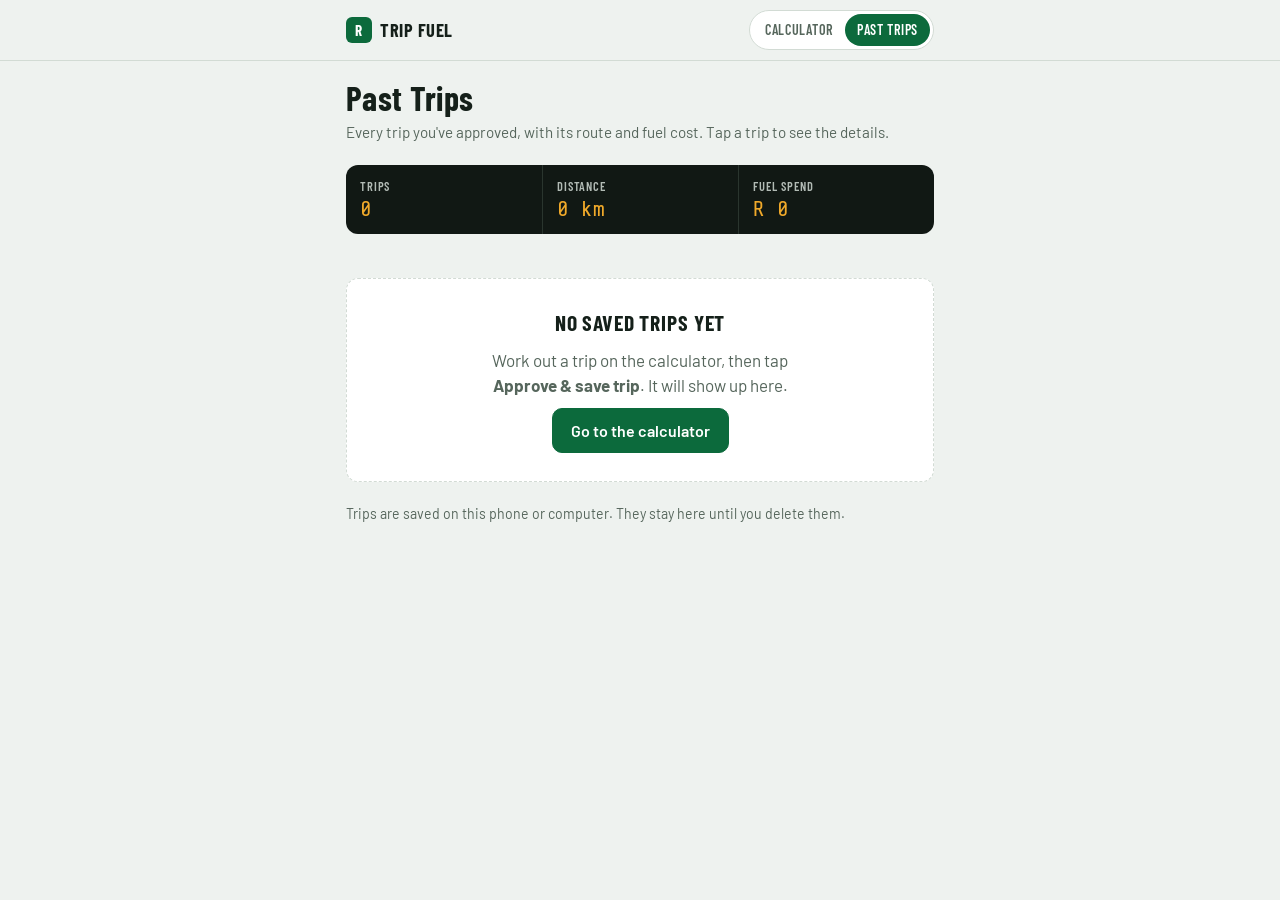
==== trips.html @ bcb47234 "Add trip approval and Past trips page Approve & save a trip with vehicle, driver and a route snapsho" ====
<!doctype html>
<html lang="en">
<head>
<meta charset="utf-8">
<meta name="viewport" content="width=device-width,initial-scale=1,viewport-fit=cover">
<title>Past Trips · Trip Fuel</title>
<meta name="theme-color" content="#0c6a3c">
<meta name="apple-mobile-web-app-capable" content="yes">
<meta name="apple-mobile-web-app-title" content="Trip Fuel">
<link rel="icon" href="data:image/svg+xml,%3Csvg xmlns='http://www.w3.org/2000/svg' viewBox='0 0 64 64'%3E%3Crect width='64' height='64' rx='12' fill='%230c6a3c'/%3E%3Ctext x='32' y='44' font-family='Arial' font-weight='700' font-size='30' fill='%23fff' text-anchor='middle'%3ER%3C/text%3E%3C/svg%3E">
<link rel="preconnect" href="https://fonts.googleapis.com">
<link rel="preconnect" href="https://fonts.gstatic.com" crossorigin>
<link rel="stylesheet" href="https://fonts.googleapis.com/css2?family=Barlow+Condensed:wght@600;700&family=Barlow:wght@400;500;600&family=Share+Tech+Mono&display=swap">
<link rel="stylesheet" href="style.css">
</head>
<body>
<nav class="topbar" aria-label="Pages">
  <div class="topbar-in">
    <a class="brand" href="./" aria-label="Trip Fuel"><i>R</i><span>Trip Fuel</span></a>
    <div class="tabs">
      <a href="./">Calculator</a>
      <a href="trips.html" aria-current="page">Past trips <span class="badge" id="trip-count"></span></a>
    </div>
  </div>
</nav>

<div class="wrap">
  <header>
    <h1>Past Trips</h1>
    <p class="sub">Every trip you've approved, with its route and fuel cost. Tap a trip to see the details.</p>
  </header>

  <section class="summary" aria-label="Totals">
    <div><span>Trips</span><b id="s-count">0</b></div>
    <div><span>Distance</span><b id="s-km">0 km</b></div>
    <div><span>Fuel spend</span><b id="s-cost">R 0</b></div>
  </section>

  <section class="group" id="tools" aria-label="Sort and search">
    <div class="controls">
      <label class="f">Search
        <span class="search">
          <svg viewBox="0 0 24 24" fill="none" stroke="currentColor" stroke-width="2" stroke-linecap="round" aria-hidden="true"><circle cx="11" cy="11" r="7"/><path d="M20 20l-3.5-3.5"/></svg>
          <input type="search" id="q" placeholder="Trip, place, vehicle or driver" autocomplete="off">
        </span>
      </label>
      <button type="button" class="btn quiet" id="export">
        <svg viewBox="0 0 24 24" fill="none" stroke="currentColor" stroke-width="2" stroke-linecap="round" stroke-linejoin="round" aria-hidden="true"><path d="M12 4v11M7 10l5 5 5-5M5 20h14"/></svg>
        Export
      </button>
    </div>
    <div class="sortchips" role="group" aria-label="Sort by" id="sorts">
      <button type="button" class="chip" data-sort="new">Newest</button>
      <button type="button" class="chip" data-sort="old">Oldest</button>
      <button type="button" class="chip" data-sort="costhi">Most expensive</button>
      <button type="button" class="chip" data-sort="costlo">Least expensive</button>
      <button type="button" class="chip" data-sort="vehicle">Vehicle A–Z</button>
      <button type="button" class="chip" data-sort="driver">Driver A–Z</button>
      <button type="button" class="chip" data-sort="name">Trip A–Z</button>
    </div>
    <div class="listmeta"><span id="showing"></span></div>
  </section>

  <ul class="trips" id="list" aria-label="Saved trips"></ul>

  <div class="emptystate" id="empty" hidden>
    <h2>No saved trips yet</h2>
    <p>Work out a trip on the calculator, then tap <b>Approve &amp; save trip</b>. It will show up here.</p>
    <a class="btn" href="./">Go to the calculator</a>
  </div>

  <p class="note">Trips are saved on this phone or computer. They stay here until you delete them.</p>
</div>

<dialog class="sheet" id="sheet" aria-labelledby="d-name">
  <div class="sheet-in" id="sheet-in"></div>
</dialog>

<script src="store.js"></script>
<script>
(function(){
  const $ = id => document.getElementById(id);
  const ICON = {
    truck:'<svg viewBox="0 0 24 24" fill="none" stroke="currentColor" stroke-width="2" stroke-linecap="round" stroke-linejoin="round" aria-hidden="true"><path d="M3 6h11v9H3zM14 9h4l3 3v3h-7"/><circle cx="7" cy="17" r="1.8"/><circle cx="17" cy="17" r="1.8"/></svg>',
    user:'<svg viewBox="0 0 24 24" fill="none" stroke="currentColor" stroke-width="2" stroke-linecap="round" aria-hidden="true"><circle cx="12" cy="8" r="3.5"/><path d="M5 20c1.2-3.6 4-5 7-5s5.8 1.4 7 5"/></svg>',
    trash:'<svg viewBox="0 0 24 24" fill="none" stroke="currentColor" stroke-width="2" stroke-linecap="round" stroke-linejoin="round" aria-hidden="true"><path d="M4 7h16M10 11v6M14 11v6M6 7l1 13h10l1-13M9 7V4h6v3"/></svg>',
    x:'<svg viewBox="0 0 24 24" fill="none" stroke="currentColor" stroke-width="2.2" stroke-linecap="round" aria-hidden="true"><path d="M6 6l12 12M18 6L6 18"/></svg>',
    img:'<svg viewBox="0 0 24 24" fill="none" stroke="currentColor" stroke-width="2" stroke-linecap="round" stroke-linejoin="round" aria-hidden="true"><path d="M12 4v11M7 10l5 5 5-5M5 20h14"/></svg>',
    map:'<svg viewBox="0 0 24 24" fill="none" stroke="currentColor" stroke-width="2" stroke-linecap="round" stroke-linejoin="round" aria-hidden="true"><path d="M9 4L3 6v14l6-2 6 2 6-2V4l-6 2-6-2zM9 4v14M15 6v14"/></svg>'
  };

  let trips = [], urls = [], sort = "new";
  try{ sort = localStorage.getItem("trip-fuel-sort") || "new"; }catch(e){}

  function esc(s){ return String(s == null ? "" : s).replace(/[&<>"']/g, c => ({"&":"&amp;","<":"&lt;",">":"&gt;",'"':"&quot;","'":"&#39;"}[c])); }
  function num(v,d){ const n = Number(v); return isFinite(n) ? n.toLocaleString("en-ZA",{minimumFractionDigits:d,maximumFractionDigits:d}) : "–"; }
  function money(v){ return Math.round(v).toLocaleString("en-ZA"); }
  function when(ts, withTime){
    const d = new Date(ts);
    return d.toLocaleDateString("en-ZA",{ weekday: withTime ? "short" : undefined, day:"numeric", month:"short", year:"numeric" }) +
      (withTime ? ", " + d.toLocaleTimeString("en-ZA",{ hour:"2-digit", minute:"2-digit" }) : "");
  }
  function hm(sec){ if (!sec) return ""; const m = Math.round(sec/60), h = Math.floor(m/60); return h ? h + " h " + String(m%60).padStart(2,"0") + " min" : m + " min"; }
  function place(p){ return (p && p.label) || "—"; }
  function short(p){ return place(p).split(",")[0].trim(); }
  function url(blob){ if (!blob) return ""; const u = URL.createObjectURL(blob); urls.push(u); return u; }
  function toast(html, ms, onAction){
    document.querySelectorAll(".toast").forEach(t => t.remove());
    const t = document.createElement("div"); t.className = "toast"; t.setAttribute("role","status"); t.innerHTML = html;
    const b = t.querySelector("button"); if (b && onAction) b.onclick = () => { t.remove(); onAction(); };
    document.body.append(t); setTimeout(() => t.remove(), ms || 5000);
  }

  // ---------- sorting & filtering ----------
  const byText = k => (a, b) => (a[k] || "~").localeCompare(b[k] || "~", "en", { sensitivity:"base" }) || b.savedAt - a.savedAt;
  const SORTS = {
    new: (a, b) => b.savedAt - a.savedAt,
    old: (a, b) => a.savedAt - b.savedAt,
    costhi: (a, b) => b.cost - a.cost,
    costlo: (a, b) => a.cost - b.cost,
    vehicle: byText("vehicle"), driver: byText("driver"), name: byText("name")
  };
  function visible(){
    const q = $("q").value.trim().toLowerCase();
    let list = trips.slice();
    if (q) list = list.filter(t => [t.name, t.vehicle, t.driver, t.car, place(t.from), place(t.to)].join(" ").toLowerCase().includes(q));
    return list.sort(SORTS[sort] || SORTS.new);
  }

  // ---------- render ----------
  function render(){
    urls.forEach(u => URL.revokeObjectURL(u)); urls = [];
    document.querySelectorAll("#sorts .chip").forEach(c => c.setAttribute("aria-pressed", c.dataset.sort === sort));
    const list = visible();
    $("trip-count").textContent = trips.length ? String(trips.length) : "";
    $("s-count").textContent = list.length;
    $("s-km").textContent = num(list.reduce((s, t) => s + (t.km || 0), 0), 0) + " km";
    $("s-cost").textContent = "R " + money(list.reduce((s, t) => s + (t.cost || 0), 0));
    $("empty").hidden = trips.length > 0;
    $("tools").hidden = trips.length === 0;
    $("showing").textContent = trips.length === list.length ? trips.length + (trips.length === 1 ? " trip" : " trips")
      : "Showing " + list.length + " of " + trips.length + " trips";
    const ul = $("list"); ul.innerHTML = "";
    if (trips.length && !list.length){
      ul.innerHTML = '<li class="note">No trips match that search.</li>'; return;
    }
    list.forEach(t => {
      const li = document.createElement("li");
      li.className = "trip"; li.tabIndex = 0; li.setAttribute("role","button");
      li.setAttribute("aria-label", t.name + ", R " + money(t.cost) + ", " + when(t.savedAt));
      const img = url(t.image);
      li.innerHTML =
        '<div class="thumb">' + (img ? '<img src="' + img + '" alt="">' : '') + '</div>' +
        '<div class="trip-body">' +
          '<div class="trip-top"><span class="trip-name">' + esc(t.name) + '</span><span class="trip-cost">R ' + money(t.cost) + '</span></div>' +
          '<div class="trip-route">' + esc(short(t.from)) + (t.returnTrip ? ' ⇄ ' : ' → ') + esc(short(t.to)) + '</div>' +
          '<div class="trip-tags">' +
            (t.vehicle ? '<span class="ttag">' + ICON.truck + esc(t.vehicle) + '</span>' : '') +
            (t.driver ? '<span class="ttag">' + ICON.user + esc(t.driver) + '</span>' : '') +
          '</div>' +
          '<div class="trip-foot"><span><span class="nums">' + num(t.km, t.km < 20 ? 1 : 0) + ' km · ' + num(t.litres,1) + ' l</span> · ' + when(t.savedAt) + '</span>' +
            '<button type="button" class="del" aria-label="Delete ' + esc(t.name) + '">' + ICON.trash + '</button></div>' +
        '</div>';
      li.querySelector(".del").onclick = e => { e.stopPropagation(); removeTrip(t); };
      li.onclick = () => openTrip(t);
      li.onkeydown = e => { if (e.key === "Enter" || e.key === " "){ e.preventDefault(); openTrip(t); } };
      ul.append(li);
    });
  }

  // ---------- delete with undo ----------
  async function removeTrip(t){
    try{
      await TripStore.remove(t.id);
      trips = trips.filter(x => x.id !== t.id);
      if ($("sheet").open) $("sheet").close();
      render();
      toast('Deleted “' + esc(t.name) + '” <button type="button">Undo</button>', 7000, async () => {
        await TripStore.put(t); trips.push(t); render();
      });
    }catch(e){ toast("Couldn't delete that trip. Try again."); }
  }

  // ---------- trip detail ----------
  function openTrip(t){
    const img = url(t.image);
    const gmaps = (t.from && t.from.lat != null && t.to && t.to.lat != null)
      ? "https://www.google.com/maps/dir/?api=1&travelmode=driving&origin=" + t.from.lat + "," + t.from.lon + "&destination=" + t.to.lat + "," + t.to.lon
      : "https://www.google.com/maps/dir/?api=1&travelmode=driving&origin=" + encodeURIComponent(place(t.from)) + "&destination=" + encodeURIComponent(place(t.to));
    const fname = (t.name || "trip").replace(/[^\w\- ]+/g, "").trim().replace(/\s+/g, "-").toLowerCase() || "trip";
    $("sheet-in").innerHTML =
      (img ? '<img class="sheet-img" src="' + img + '" alt="Route map for ' + esc(t.name) + '">' : '') +
      '<div class="sheet-body">' +
        '<div class="sheet-title"><div><h2 id="d-name">' + esc(t.name) + '</h2><div class="when">Approved ' + when(t.savedAt, true) + '</div></div>' +
          '<button type="button" class="closex" id="d-close" aria-label="Close">' + ICON.x + '</button></div>' +
        '<dl class="dl">' +
          '<div class="wide"><dt>From</dt><dd>' + esc(place(t.from)) + '</dd></div>' +
          '<div class="wide"><dt>To</dt><dd>' + esc(place(t.to)) + '</dd></div>' +
          '<div><dt>Fuel cost</dt><dd class="num">R ' + num(t.cost, 2) + '</dd></div>' +
          '<div><dt>Distance</dt><dd class="num">' + num(t.km, t.km < 20 ? 1 : 0) + ' km' + (t.returnTrip ? ' (there &amp; back)' : '') + '</dd></div>' +
          '<div><dt>Vehicle</dt><dd>' + esc(t.vehicle || "—") + '</dd></div>' +
          '<div><dt>Driver</dt><dd>' + esc(t.driver || "—") + '</dd></div>' +
          '<div><dt>Fuel needed</dt><dd class="num">' + num(t.litres, 1) + ' l</dd></div>' +
          '<div><dt>Fuel use</dt><dd class="num">' + num(t.l100, 1) + ' l/100 km</dd></div>' +
          '<div><dt>Fuel</dt><dd>' + esc(t.gradeLabel || "") + ', ' + esc(t.region || "") + '</dd></div>' +
          '<div><dt>Price</dt><dd class="num">R ' + num(t.price, 2) + '/l</dd></div>' +
          (t.durationSec ? '<div><dt>Drive time</dt><dd>' + hm(t.durationSec * (t.returnTrip ? 2 : 1)) + '</dd></div>' : '') +
          '<div' + (t.durationSec ? '' : ' class="wide"') + '><dt>Notes</dt><dd>' +
            [t.car && t.car !== t.vehicle ? t.car : "", t.loaded ? "Loaded/towing +15%" : "", t.priceCustom ? "Own price" : (t.pricesFrom ? "Pump price of " + t.pricesFrom : "")].filter(Boolean).map(esc).join(" · ") +
          '</dd></div>' +
        '</dl>' +
        '<div class="sheet-actions">' +
          (img ? '<a class="btn quiet" href="' + img + '" download="' + fname + '.jpg">' + ICON.img + 'Save image</a>' : '') +
          '<a class="btn quiet' + (img ? '' : ' full') + '" href="' + gmaps + '" target="_blank" rel="noopener">' + ICON.map + 'Open in Maps</a>' +
          '<button type="button" class="btn danger full" id="d-del">' + ICON.trash + 'Delete trip</button>' +
        '</div>' +
        '<div class="confirm" id="d-confirm" hidden><p>Delete this trip?</p><div>' +
          '<button type="button" class="btn quiet" id="d-no">Keep it</button><button type="button" class="btn danger" id="d-yes">Delete</button></div></div>' +
      '</div>';
    const dlg = $("sheet");
    $("d-close").onclick = () => dlg.close();
    $("d-del").onclick = () => { $("d-confirm").hidden = false; $("d-del").hidden = true; $("d-yes").focus(); };
    $("d-no").onclick = () => { $("d-confirm").hidden = true; $("d-del").hidden = false; };
    $("d-yes").onclick = () => removeTrip(t);
    if (typeof dlg.showModal === "function") dlg.showModal(); else dlg.setAttribute("open", "");
    $("d-close").focus();
  }
  $("sheet").addEventListener("click", e => { if (e.target === $("sheet")) $("sheet").close(); });

  // ---------- export ----------
  $("export").onclick = () => {
    const rows = [["Approved","Trip","Vehicle","Driver","From","To","Distance km","There and back","Litres","Fuel use l/100km","Fuel","Region","Price R/l","Fuel cost R"]];
    visible().forEach(t => rows.push([
      new Date(t.savedAt).toISOString().slice(0,16).replace("T"," "), t.name, t.vehicle, t.driver, place(t.from), place(t.to),
      Math.round(t.km*10)/10, t.returnTrip ? "Yes" : "No", Math.round(t.litres*10)/10, t.l100, t.gradeLabel, t.region, t.price, Math.round(t.cost*100)/100
    ]));
    const csv = rows.map(r => r.map(v => { const s = String(v == null ? "" : v); return /[",\n]/.test(s) ? '"' + s.replace(/"/g,'""') + '"' : s; }).join(",")).join("\r\n");
    const a = document.createElement("a");
    a.href = URL.createObjectURL(new Blob(["﻿" + csv], { type:"text/csv" }));
    a.download = "trips-" + new Date().toISOString().slice(0,10) + ".csv";
    document.body.append(a); a.click(); a.remove();
    setTimeout(() => URL.revokeObjectURL(a.href), 10000);
  };

  // ---------- wire up ----------
  document.querySelectorAll("#sorts .chip").forEach(c => c.onclick = () => {
    sort = c.dataset.sort; try{ localStorage.setItem("trip-fuel-sort", sort); }catch(e){}
    render();
  });
  $("q").addEventListener("input", render);

  TripStore.all().then(list => { trips = list || []; render(); })
    .catch(() => { trips = []; render(); toast("Couldn't open saved trips in this browser. Private browsing may be blocking it.", 8000); });
})();
</script>
</body>
</html>
---- style.css ----
/* Layout: one phone-width column — dark forecourt price board, the trip (with a route map), the car, and a green road-sign result card. */
:root{
  --bg:#eef2ef; --surface:#ffffff; --ink:#15201a; --muted:#56665c; --line:#d2dbd4;
  --sign:#0c6a3c; --sign-ink:#ffffff; --sign-soft:#e2efe7;
  --board:#111814; --board-line:#2a352e; --amber:#f0a92a; --board-ink:#cfd8d2;
  --warn:#9a4b00; --hover:#f3f7f4; --danger:#b3261e; --sign-text:#0c6a3c; --shadow:0 1px 2px rgba(20,32,26,.06),0 6px 18px rgba(20,32,26,.07);
  --display:"Barlow Condensed","Arial Narrow",Arial,sans-serif;
  --body:"Barlow",system-ui,-apple-system,"Segoe UI",sans-serif;
  --digits:"Share Tech Mono",ui-monospace,Menlo,Consolas,monospace;
  color-scheme:light;
}
@media (prefers-color-scheme: dark){:root{
  --bg:#0d1310; --surface:#151e19; --ink:#e7eee9; --muted:#97a89d; --line:#29352d;
  --sign:#1b8150; --sign-ink:#ffffff; --sign-soft:#16291f;
  --board:#070b09; --board-line:#26302a; --amber:#f5b53c; --board-ink:#c4cfc8;
  --warn:#f0a35a; --hover:#1c2721; --danger:#ff8a80; --sign-text:#5fcf95; --shadow:0 1px 2px rgba(0,0,0,.3),0 6px 18px rgba(0,0,0,.25); color-scheme:dark;
}}
*{box-sizing:border-box}
[hidden]{display:none!important}
html{-webkit-text-size-adjust:100%}
body{margin:0;background:var(--bg);color:var(--ink);font-family:var(--body);font-size:17px;line-height:1.45;padding-top:env(safe-area-inset-top,0px);padding-bottom:env(safe-area-inset-bottom,0px)}
.wrap{max-width:620px;margin:0 auto;padding:20px 16px 48px;display:flex;flex-direction:column;gap:22px}
h1{font-family:var(--display);font-weight:700;font-size:2.1rem;line-height:1;margin:0;letter-spacing:.01em}
.sub{color:var(--muted);margin:6px 0 0;font-size:.95rem}

/* Pump board */
.board{background:var(--board);color:var(--board-ink);border-radius:10px;padding:14px 14px 12px;display:flex;flex-direction:column;gap:12px}
.board-top{display:flex;justify-content:space-between;align-items:center;gap:10px;flex-wrap:wrap}
.board-title{font-family:var(--display);font-weight:600;text-transform:uppercase;letter-spacing:.08em;font-size:.95rem}
.seg{display:inline-flex;border:1px solid var(--board-line);border-radius:999px;padding:2px}
.seg button{all:unset;cursor:pointer;font-family:var(--display);font-weight:600;letter-spacing:.05em;text-transform:uppercase;font-size:.85rem;padding:5px 12px;border-radius:999px;color:var(--board-ink)}
.seg button[aria-pressed="true"]{background:var(--amber);color:#1a1205}
.seg button:focus-visible{outline:2px solid var(--amber);outline-offset:2px}
.prices{display:grid;grid-template-columns:repeat(4,minmax(0,1fr));gap:1px;background:var(--board-line);border:1px solid var(--board-line);border-radius:6px;overflow:hidden}
.cell{background:var(--board);padding:8px 6px 9px;text-align:center;cursor:pointer;border:0;color:inherit;font:inherit}
.cell:focus-visible{outline:2px solid var(--amber);outline-offset:-2px}
.cell .g{display:block;font-family:var(--display);font-weight:600;font-size:.82rem;letter-spacing:.06em;text-transform:uppercase}
.cell .p{display:block;font-family:var(--digits);color:var(--amber);font-size:1.45rem;line-height:1.15;margin-top:2px}
.cell.on{box-shadow:inset 0 -3px 0 var(--amber)}
.board-foot{font-size:.8rem;opacity:.8}

/* Form groups */
.group{display:flex;flex-direction:column;gap:12px}
.group-h{font-family:var(--display);font-weight:700;font-size:1.3rem;text-transform:uppercase;letter-spacing:.05em;margin:0;padding-bottom:6px;border-bottom:2px solid var(--ink)}
.row{display:grid;grid-template-columns:1fr 1fr;gap:12px}
.row > *{min-width:0}
label.f,.f{display:flex;flex-direction:column;gap:5px;font-size:.88rem;font-weight:600;color:var(--muted)}
input[type=text],input[type=search],input[type=number],select{font:inherit;font-size:1.05rem;color:var(--ink);background:var(--surface);border:1.5px solid var(--line);border-radius:8px;padding:11px 12px;width:100%;min-width:0;-webkit-appearance:none;appearance:none}
select{background-image:linear-gradient(45deg,transparent 50%,var(--muted) 50%),linear-gradient(135deg,var(--muted) 50%,transparent 50%);background-position:calc(100% - 18px) 50%,calc(100% - 12px) 50%;background-size:6px 6px;background-repeat:no-repeat;padding-right:32px}
input:focus-visible,select:focus-visible{outline:none;border-color:var(--sign);box-shadow:0 0 0 3px var(--sign-soft)}
.unit{position:relative}
.unit input{padding-right:62px}
.unit span{position:absolute;right:12px;top:50%;transform:translateY(-50%);color:var(--muted);font-size:.9rem;pointer-events:none}

/* Address fields */
.addr{position:relative;display:flex;flex-direction:column;gap:5px}
.addr-line{display:flex;gap:8px}
.addr-line input{flex:1}
.addr .tag{display:inline-flex;align-items:center;justify-content:center;width:28px;height:28px;border-radius:50%;background:var(--sign);color:var(--sign-ink);font-family:var(--display);font-weight:700;font-size:.95rem;flex:none}
.addr-label{display:flex;align-items:center;gap:8px;font-size:.88rem;font-weight:600;color:var(--muted)}
.gps{font:inherit;font-size:.9rem;font-weight:600;border:1.5px solid var(--sign);background:transparent;color:var(--sign);border-radius:8px;padding:0 12px;cursor:pointer;white-space:nowrap}
.gps:disabled{opacity:.55;cursor:wait}
.gps:focus-visible{outline:2px solid var(--sign);outline-offset:2px}
.found{font-size:.85rem;color:var(--muted);min-height:1.2em}
.found b{color:var(--sign);font-weight:600}
.found.warn{color:var(--warn)}
.sugg{position:absolute;left:0;right:0;top:100%;margin-top:4px;z-index:1000;background:var(--surface);border:1.5px solid var(--line);border-radius:8px;list-style:none;margin-block:4px 0;padding:4px;box-shadow:0 8px 24px rgba(0,0,0,.18);max-height:300px;overflow:auto}
.sugg li{padding:9px 10px;border-radius:6px;cursor:pointer;display:flex;flex-direction:column;gap:1px}
.sugg li[aria-selected="true"],.sugg li:hover{background:var(--hover)}
.sugg .a{font-weight:600;color:var(--ink)}
.sugg .b{font-size:.85rem;color:var(--muted)}

#map{height:240px;border-radius:10px;border:1.5px solid var(--line);overflow:hidden;background:var(--surface)}
.leaflet-container{font-family:var(--body)}
.routeinfo{display:flex;flex-wrap:wrap;gap:6px 14px;font-size:.92rem;color:var(--muted)}
.routeinfo b{color:var(--ink);font-family:var(--digits);font-weight:400}

.checks{display:flex;flex-wrap:wrap;gap:10px}
.chk{display:flex;align-items:center;gap:8px;background:var(--surface);border:1.5px solid var(--line);border-radius:8px;padding:10px 12px;cursor:pointer;font-weight:500}
.chk input{width:20px;height:20px;accent-color:var(--sign)}
.note{font-size:.88rem;color:var(--muted);margin:0}
.note.warn{color:var(--warn)}
.linkish{all:unset;cursor:pointer;color:var(--sign);font-weight:600;text-decoration:underline;text-underline-offset:2px}
.linkish:focus-visible{outline:2px solid var(--sign)}
.carinfo{font-size:.9rem;color:var(--muted);margin:0}
.carinfo b{color:var(--ink);font-weight:600}

/* Result: road sign */
.sign{background:var(--sign);color:var(--sign-ink);border-radius:12px;padding:6px}
.sign-in{border:2px solid rgba(255,255,255,.85);border-radius:8px;padding:14px 16px 16px;display:flex;flex-direction:column;gap:10px}
.dest{font-family:var(--display);font-weight:700;text-transform:uppercase;letter-spacing:.04em;font-size:1.15rem;line-height:1.15;display:flex;flex-wrap:wrap;gap:4px 10px;align-items:baseline}
.dest > span:first-child{min-width:0;overflow-wrap:anywhere}
.dest .km{margin-left:auto;font-family:var(--digits);font-weight:400;letter-spacing:0;text-transform:none}
.total{font-family:var(--display);font-weight:700;font-size:3.6rem;line-height:.95;font-variant-numeric:tabular-nums}
.total small{font-size:1.1rem;font-weight:600;letter-spacing:.04em;margin-left:6px;opacity:.9}
.facts{display:grid;grid-template-columns:repeat(3,minmax(0,1fr));gap:8px;border-top:1px solid rgba(255,255,255,.35);padding-top:10px}
.facts div{display:flex;flex-direction:column;gap:1px}
.facts span{font-size:.75rem;text-transform:uppercase;letter-spacing:.07em;opacity:.85}
.facts b{font-family:var(--digits);font-weight:400;font-size:1.05rem}
.basis{font-size:.82rem;opacity:.9;margin:0}
.empty{font-family:var(--display);font-size:1.2rem;font-weight:600}
.credit{font-size:.78rem;color:var(--muted);margin:0}
.credit a{color:inherit}

@media (max-width:440px){
  .row{grid-template-columns:1fr}
  .cell .p{font-size:1.15rem}
  .total{font-size:3rem}
  .facts{grid-template-columns:1fr 1fr}
}
/* ---------- Top bar (shared by both pages) ---------- */
.topbar{position:sticky;top:0;z-index:1100;background:color-mix(in srgb,var(--bg) 88%,transparent);backdrop-filter:saturate(1.4) blur(10px);-webkit-backdrop-filter:saturate(1.4) blur(10px);border-bottom:1px solid var(--line);padding-top:env(safe-area-inset-top,0px)}
.topbar-in{max-width:620px;margin:0 auto;padding:10px 16px;display:flex;align-items:center;justify-content:space-between;gap:12px}
.brand{display:flex;align-items:center;gap:8px;white-space:nowrap;font-family:var(--display);font-weight:700;font-size:1.15rem;letter-spacing:.03em;text-transform:uppercase;color:var(--ink);text-decoration:none}
.brand i{display:inline-flex;width:26px;height:26px;border-radius:6px;background:var(--sign);color:var(--sign-ink);align-items:center;justify-content:center;font-style:normal;font-size:.95rem}
.tabs{display:inline-flex;background:var(--surface);border:1px solid var(--line);border-radius:999px;padding:3px}
.tabs a{font-family:var(--display);font-weight:600;text-transform:uppercase;letter-spacing:.05em;font-size:.88rem;color:var(--muted);text-decoration:none;padding:6px 12px;border-radius:999px;display:inline-flex;align-items:center;gap:6px;white-space:nowrap}
.tabs a[aria-current="page"]{background:var(--sign);color:var(--sign-ink)}
.tabs a:focus-visible{outline:2px solid var(--sign);outline-offset:2px}
.badge{font-family:var(--digits);font-size:.78rem;min-width:20px;height:20px;border-radius:999px;padding:0 6px;display:inline-flex;align-items:center;justify-content:center;background:var(--sign-soft);color:var(--sign)}
.tabs a[aria-current="page"] .badge{background:rgba(255,255,255,.22);color:#fff}
.badge:empty{display:none}

/* ---------- Buttons ---------- */
.btn{font:inherit;font-weight:600;font-size:1rem;border-radius:10px;padding:12px 18px;cursor:pointer;border:1.5px solid var(--sign);background:var(--sign);color:var(--sign-ink);text-decoration:none;display:inline-flex;align-items:center;justify-content:center;gap:8px;line-height:1.2}
.btn.ghost{background:transparent;color:var(--sign)}
.btn.quiet{background:var(--surface);color:var(--ink);border-color:var(--line)}
.btn.danger{background:transparent;color:var(--danger);border-color:color-mix(in srgb,var(--danger) 45%,transparent)}
.btn.big{width:100%;padding:15px 18px;font-size:1.1rem}
.btn:disabled{opacity:.6;cursor:default}
.btn:focus-visible{outline:2px solid var(--sign);outline-offset:2px}
.btn svg{width:18px;height:18px;flex:none}

/* ---------- Approve panel ---------- */
.approve{background:var(--surface);border:1.5px solid var(--line);border-radius:12px;padding:16px;display:flex;flex-direction:column;gap:14px;box-shadow:var(--shadow)}
.approve-h{display:flex;align-items:baseline;justify-content:space-between;gap:10px;flex-wrap:wrap}
.approve-h h2{font-family:var(--display);font-weight:700;font-size:1.3rem;text-transform:uppercase;letter-spacing:.05em;margin:0}
.approve-h span{font-size:.85rem;color:var(--muted)}
.approve .row3{display:grid;grid-template-columns:1fr 1fr;gap:12px}
.approve .row3 > :first-child{grid-column:1 / -1}
.approve .row3 > *{min-width:0}
.saved-line{display:flex;align-items:center;gap:8px;font-size:.92rem;color:var(--sign-text);font-weight:600}
.saved-line a{color:inherit}

/* ---------- Toast ---------- */
.toast{width:max-content;position:fixed;left:50%;bottom:calc(18px + env(safe-area-inset-bottom,0px));transform:translateX(-50%);z-index:3000;background:var(--ink);color:var(--bg);border-radius:12px;padding:12px 14px 12px 16px;display:flex;align-items:center;gap:14px;box-shadow:0 10px 30px rgba(0,0,0,.25);max-width:calc(100% - 32px);font-weight:500}
.toast button,.toast a{all:unset;cursor:pointer;font-weight:700;color:var(--amber);text-transform:uppercase;letter-spacing:.05em;font-family:var(--display);font-size:1rem;white-space:nowrap}
.toast button:focus-visible,.toast a:focus-visible{outline:2px solid var(--amber);outline-offset:2px}

/* ---------- Past trips page ---------- */
.summary{display:grid;grid-template-columns:repeat(3,minmax(0,1fr));background:var(--board);color:var(--board-ink);border-radius:12px;overflow:hidden}
.summary div{padding:12px 14px;display:flex;flex-direction:column;gap:2px;min-width:0}
.summary div + div{border-left:1px solid var(--board-line)}
.summary span{font-family:var(--display);font-weight:600;text-transform:uppercase;letter-spacing:.07em;font-size:.78rem;opacity:.85}
.summary b{font-family:var(--digits);font-weight:400;color:var(--amber);font-size:1.35rem;line-height:1.15;white-space:nowrap;overflow:hidden;text-overflow:ellipsis}
.controls{display:grid;grid-template-columns:1fr auto;gap:10px;align-items:end}
.controls > *{min-width:0}
.search{position:relative}
.search svg{position:absolute;left:12px;top:50%;transform:translateY(-50%);width:18px;height:18px;color:var(--muted);pointer-events:none}
.search input{padding-left:38px}
.sortchips{display:flex;gap:8px;overflow-x:auto;padding-bottom:2px;scrollbar-width:none}
.sortchips::-webkit-scrollbar{display:none}
.chip{font:inherit;font-size:.9rem;font-weight:600;white-space:nowrap;border:1.5px solid var(--line);background:var(--surface);color:var(--ink);border-radius:999px;padding:7px 13px;cursor:pointer}
.chip[aria-pressed="true"]{background:var(--ink);color:var(--bg);border-color:var(--ink)}
.chip:focus-visible{outline:2px solid var(--sign);outline-offset:2px}
.listmeta{display:flex;justify-content:space-between;align-items:center;gap:10px;font-size:.88rem;color:var(--muted)}

.trips{list-style:none;margin:0;padding:0;display:flex;flex-direction:column;gap:12px}
.trip{background:var(--surface);border:1px solid var(--line);border-radius:12px;box-shadow:var(--shadow);display:grid;grid-template-columns:132px minmax(0,1fr);overflow:hidden;cursor:pointer;transition:transform .12s ease,box-shadow .12s ease}
.trip:hover{transform:translateY(-1px)}
.trip:focus-visible{outline:2px solid var(--sign);outline-offset:2px}
.thumb{background:var(--sign-soft);position:relative;min-height:116px}
.thumb{overflow:hidden}
.thumb img{position:absolute;left:0;top:0;width:100%;height:125%;object-fit:cover;object-position:50% 50%;display:block} /* the bottom 20% of a snapshot is the sign strip; keep only the map */
.trip-body{padding:12px 14px;display:flex;flex-direction:column;gap:6px;min-width:0}
.trip-top{display:flex;justify-content:space-between;align-items:baseline;gap:10px}
.trip-name{font-family:var(--display);font-weight:700;font-size:1.2rem;line-height:1.1;text-transform:uppercase;letter-spacing:.02em;overflow-wrap:anywhere}
.trip-cost{font-family:var(--display);font-weight:700;font-size:1.45rem;color:var(--sign-text);white-space:nowrap;font-variant-numeric:tabular-nums}
.trip-route{font-size:.9rem;color:var(--muted);overflow:hidden;text-overflow:ellipsis;white-space:nowrap}
.trip-tags{display:flex;flex-wrap:wrap;gap:6px}
.ttag{display:inline-flex;align-items:center;gap:5px;font-size:.8rem;font-weight:600;background:var(--hover);border:1px solid var(--line);border-radius:6px;padding:2px 8px;color:var(--ink);max-width:100%;overflow:hidden;text-overflow:ellipsis;white-space:nowrap}
.ttag svg{width:13px;height:13px;flex:none;color:var(--muted)}
.trip-foot{display:flex;justify-content:space-between;align-items:center;gap:8px;font-size:.82rem;color:var(--muted);margin-top:auto}
.trip-foot .nums{font-family:var(--digits)}
.del{all:unset;cursor:pointer;color:var(--muted);display:inline-flex;align-items:center;justify-content:center;width:34px;height:34px;border-radius:8px;margin:-6px -8px -6px 0}
.del:hover{color:var(--danger);background:var(--hover)}
.del:focus-visible{outline:2px solid var(--danger)}
.del svg{width:18px;height:18px}

.emptystate{background:var(--surface);border:1.5px dashed var(--line);border-radius:12px;padding:28px 20px;text-align:center;display:flex;flex-direction:column;align-items:center;gap:10px}
.emptystate h2{font-family:var(--display);font-weight:700;text-transform:uppercase;letter-spacing:.04em;margin:0;font-size:1.35rem}
.emptystate p{margin:0;color:var(--muted);max-width:36ch}

/* Trip detail sheet */
dialog.sheet{border:0;padding:0;margin:auto auto 0;width:100%;max-width:620px;max-height:92vh;border-radius:16px 16px 0 0;background:var(--bg);color:var(--ink);box-shadow:0 -10px 40px rgba(0,0,0,.3)}
dialog.sheet::backdrop{background:rgba(8,12,10,.55)}
@media (min-width:700px){dialog.sheet{margin:auto;border-radius:16px}}
.sheet-in{display:flex;flex-direction:column;gap:14px;padding:0 0 calc(18px + env(safe-area-inset-bottom,0px))}
.sheet-img{width:100%;display:block;aspect-ratio:16/9;object-fit:cover;background:var(--sign-soft)}
.sheet-close{position:absolute;top:10px;right:10px;all:unset;cursor:pointer}
.sheet-body{padding:0 16px;display:flex;flex-direction:column;gap:14px}
.sheet-title{display:flex;justify-content:space-between;align-items:flex-start;gap:12px}
.sheet-title h2{font-family:var(--display);font-weight:700;font-size:1.6rem;line-height:1.05;text-transform:uppercase;margin:0;overflow-wrap:anywhere}
.sheet-title .when{font-size:.88rem;color:var(--muted);margin-top:4px}
.closex{all:unset;cursor:pointer;width:36px;height:36px;border-radius:50%;display:inline-flex;align-items:center;justify-content:center;background:var(--surface);border:1px solid var(--line);flex:none}
.closex:focus-visible{outline:2px solid var(--sign)}
.closex svg{width:18px;height:18px}
.dl{display:grid;grid-template-columns:repeat(2,minmax(0,1fr));gap:1px;background:var(--line);border:1px solid var(--line);border-radius:10px;overflow:hidden;margin:0}
.dl div{background:var(--surface);padding:10px 12px;display:flex;flex-direction:column;gap:2px;min-width:0}
.dl dt{font-size:.75rem;text-transform:uppercase;letter-spacing:.07em;color:var(--muted);font-weight:600}
.dl dd{margin:0;font-weight:600;overflow-wrap:anywhere}
.dl dd.num{font-family:var(--digits);font-weight:400}
.dl .wide{grid-column:1 / -1}
.sheet-actions{display:grid;grid-template-columns:1fr 1fr;gap:10px}
.sheet-actions .btn{width:100%}
.sheet-actions .full{grid-column:1 / -1}
.confirm{display:flex;flex-direction:column;gap:10px;background:color-mix(in srgb,var(--danger) 8%,var(--surface));border:1.5px solid color-mix(in srgb,var(--danger) 40%,transparent);border-radius:10px;padding:12px}
.confirm p{margin:0;font-weight:600}
.confirm div{display:flex;gap:10px}
.confirm .btn{flex:1}
.confirm .btn.danger{background:var(--danger);color:#fff;border-color:var(--danger)}

@media (max-width:440px){
  .brand span{display:none}
  .trip{grid-template-columns:104px minmax(0,1fr)}
  .summary b{font-size:1.1rem}
  .controls{grid-template-columns:1fr}
}
@media (prefers-reduced-motion:reduce){*{transition:none!important;animation:none!important}}
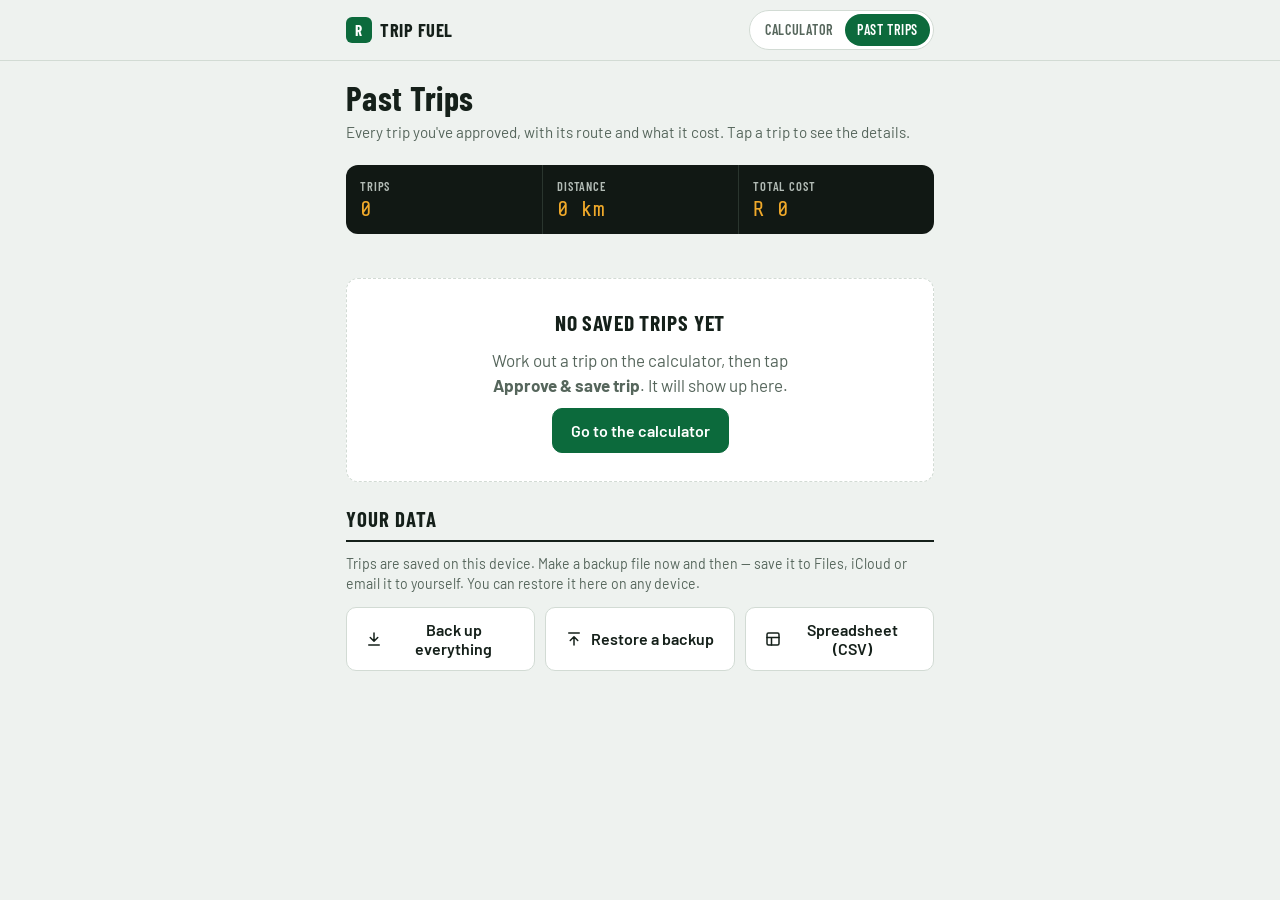
==== commit f50f6919: "Saved vehicles with running costs, saved places, offline support and backups - Vehicles are saved wi" ====
--- a/trips.html
+++ b/trips.html
@@ -6,8 +6,11 @@
 <title>Past Trips · Trip Fuel</title>
 <meta name="theme-color" content="#0c6a3c">
 <meta name="apple-mobile-web-app-capable" content="yes">
+<meta name="apple-mobile-web-app-status-bar-style" content="black-translucent">
 <meta name="apple-mobile-web-app-title" content="Trip Fuel">
-<link rel="icon" href="data:image/svg+xml,%3Csvg xmlns='http://www.w3.org/2000/svg' viewBox='0 0 64 64'%3E%3Crect width='64' height='64' rx='12' fill='%230c6a3c'/%3E%3Ctext x='32' y='44' font-family='Arial' font-weight='700' font-size='30' fill='%23fff' text-anchor='middle'%3ER%3C/text%3E%3C/svg%3E">
+<link rel="manifest" href="manifest.webmanifest">
+<link rel="apple-touch-icon" href="icon-180.png">
+<link rel="icon" href="icon.svg" type="image/svg+xml">
 <link rel="preconnect" href="https://fonts.googleapis.com">
 <link rel="preconnect" href="https://fonts.gstatic.com" crossorigin>
 <link rel="stylesheet" href="https://fonts.googleapis.com/css2?family=Barlow+Condensed:wght@600;700&family=Barlow:wght@400;500;600&family=Share+Tech+Mono&display=swap">
@@ -27,16 +30,22 @@
 <div class="wrap">
   <header>
     <h1>Past Trips</h1>
-    <p class="sub">Every trip you've approved, with its route and fuel cost. Tap a trip to see the details.</p>
+    <p class="sub">Every trip you've approved, with its route and what it cost. Tap a trip to see the details.</p>
   </header>
 
   <section class="summary" aria-label="Totals">
-    <div><span>Trips</span><b id="s-count">0</b></div>
+    <div><span id="s-label">Trips</span><b id="s-count">0</b></div>
     <div><span>Distance</span><b id="s-km">0 km</b></div>
-    <div><span>Fuel spend</span><b id="s-cost">R 0</b></div>
+    <div><span>Total cost</span><b id="s-cost">R 0</b></div>
   </section>
 
-  <section class="group" id="tools" aria-label="Sort and search">
+  <section class="group" id="tools" aria-label="Filter and sort">
+    <div class="periods" role="group" aria-label="Period" id="periods">
+      <button type="button" class="chip" data-period="all">All time</button>
+      <button type="button" class="chip" data-period="month">This month</button>
+      <button type="button" class="chip" data-period="last">Last month</button>
+      <button type="button" class="chip" data-period="year">This year</button>
+    </div>
     <div class="controls">
       <label class="f">Search
         <span class="search">
@@ -44,22 +53,24 @@
           <input type="search" id="q" placeholder="Trip, place, vehicle or driver" autocomplete="off">
         </span>
       </label>
-      <button type="button" class="btn quiet" id="export">
-        <svg viewBox="0 0 24 24" fill="none" stroke="currentColor" stroke-width="2" stroke-linecap="round" stroke-linejoin="round" aria-hidden="true"><path d="M12 4v11M7 10l5 5 5-5M5 20h14"/></svg>
-        Export
-      </button>
+      <label class="f">Vehicle
+        <select id="fveh"><option value="">All vehicles</option></select>
+      </label>
     </div>
     <div class="sortchips" role="group" aria-label="Sort by" id="sorts">
       <button type="button" class="chip" data-sort="new">Newest</button>
       <button type="button" class="chip" data-sort="old">Oldest</button>
       <button type="button" class="chip" data-sort="costhi">Most expensive</button>
       <button type="button" class="chip" data-sort="costlo">Least expensive</button>
+      <button type="button" class="chip" data-sort="kmhi">Longest</button>
       <button type="button" class="chip" data-sort="vehicle">Vehicle A–Z</button>
       <button type="button" class="chip" data-sort="driver">Driver A–Z</button>
       <button type="button" class="chip" data-sort="name">Trip A–Z</button>
     </div>
-    <div class="listmeta"><span id="showing"></span></div>
+    <div class="listmeta"><span id="showing"></span><button type="button" class="linkish" id="clearf" hidden>Clear filters</button></div>
   </section>
+
+  <section class="breakdown" id="breakdown" hidden></section>
 
   <ul class="trips" id="list" aria-label="Saved trips"></ul>
 
@@ -69,7 +80,26 @@
     <a class="btn" href="./">Go to the calculator</a>
   </div>
 
-  <p class="note">Trips are saved on this phone or computer. They stay here until you delete them.</p>
+  <section class="group" id="datatools" aria-labelledby="h-data">
+    <h2 class="group-h" id="h-data">Your data</h2>
+    <p class="note">Trips are saved on this device. Make a backup file now and then — save it to Files, iCloud or email it to yourself. You can restore it here on any device.</p>
+    <div class="databtns">
+      <button type="button" class="btn quiet" id="backup">
+        <svg viewBox="0 0 24 24" fill="none" stroke="currentColor" stroke-width="2" stroke-linecap="round" stroke-linejoin="round" aria-hidden="true"><path d="M12 4v11M7 10l5 5 5-5M5 20h14"/></svg>
+        Back up everything
+      </button>
+      <button type="button" class="btn quiet" id="restore">
+        <svg viewBox="0 0 24 24" fill="none" stroke="currentColor" stroke-width="2" stroke-linecap="round" stroke-linejoin="round" aria-hidden="true"><path d="M12 20V9M7 14l5-5 5 5M5 4h14"/></svg>
+        Restore a backup
+      </button>
+      <button type="button" class="btn quiet" id="export">
+        <svg viewBox="0 0 24 24" fill="none" stroke="currentColor" stroke-width="2" stroke-linecap="round" stroke-linejoin="round" aria-hidden="true"><rect x="4" y="4" width="16" height="16" rx="2"/><path d="M4 10h16M10 10v10"/></svg>
+        Spreadsheet (CSV)
+      </button>
+    </div>
+    <input type="file" id="restore-file" accept="application/json,.json" hidden>
+    <div class="backup-note" id="backup-note" hidden></div>
+  </section>
 </div>
 
 <dialog class="sheet" id="sheet" aria-labelledby="d-name">
@@ -77,181 +107,6 @@
 </dialog>
 
 <script src="store.js"></script>
-<script>
-(function(){
-  const $ = id => document.getElementById(id);
-  const ICON = {
-    truck:'<svg viewBox="0 0 24 24" fill="none" stroke="currentColor" stroke-width="2" stroke-linecap="round" stroke-linejoin="round" aria-hidden="true"><path d="M3 6h11v9H3zM14 9h4l3 3v3h-7"/><circle cx="7" cy="17" r="1.8"/><circle cx="17" cy="17" r="1.8"/></svg>',
-    user:'<svg viewBox="0 0 24 24" fill="none" stroke="currentColor" stroke-width="2" stroke-linecap="round" aria-hidden="true"><circle cx="12" cy="8" r="3.5"/><path d="M5 20c1.2-3.6 4-5 7-5s5.8 1.4 7 5"/></svg>',
-    trash:'<svg viewBox="0 0 24 24" fill="none" stroke="currentColor" stroke-width="2" stroke-linecap="round" stroke-linejoin="round" aria-hidden="true"><path d="M4 7h16M10 11v6M14 11v6M6 7l1 13h10l1-13M9 7V4h6v3"/></svg>',
-    x:'<svg viewBox="0 0 24 24" fill="none" stroke="currentColor" stroke-width="2.2" stroke-linecap="round" aria-hidden="true"><path d="M6 6l12 12M18 6L6 18"/></svg>',
-    img:'<svg viewBox="0 0 24 24" fill="none" stroke="currentColor" stroke-width="2" stroke-linecap="round" stroke-linejoin="round" aria-hidden="true"><path d="M12 4v11M7 10l5 5 5-5M5 20h14"/></svg>',
-    map:'<svg viewBox="0 0 24 24" fill="none" stroke="currentColor" stroke-width="2" stroke-linecap="round" stroke-linejoin="round" aria-hidden="true"><path d="M9 4L3 6v14l6-2 6 2 6-2V4l-6 2-6-2zM9 4v14M15 6v14"/></svg>'
-  };
-
-  let trips = [], urls = [], sort = "new";
-  try{ sort = localStorage.getItem("trip-fuel-sort") || "new"; }catch(e){}
-
-  function esc(s){ return String(s == null ? "" : s).replace(/[&<>"']/g, c => ({"&":"&amp;","<":"&lt;",">":"&gt;",'"':"&quot;","'":"&#39;"}[c])); }
-  function num(v,d){ const n = Number(v); return isFinite(n) ? n.toLocaleString("en-ZA",{minimumFractionDigits:d,maximumFractionDigits:d}) : "–"; }
-  function money(v){ return Math.round(v).toLocaleString("en-ZA"); }
-  function when(ts, withTime){
-    const d = new Date(ts);
-    return d.toLocaleDateString("en-ZA",{ weekday: withTime ? "short" : undefined, day:"numeric", month:"short", year:"numeric" }) +
-      (withTime ? ", " + d.toLocaleTimeString("en-ZA",{ hour:"2-digit", minute:"2-digit" }) : "");
-  }
-  function hm(sec){ if (!sec) return ""; const m = Math.round(sec/60), h = Math.floor(m/60); return h ? h + " h " + String(m%60).padStart(2,"0") + " min" : m + " min"; }
-  function place(p){ return (p && p.label) || "—"; }
-  function short(p){ return place(p).split(",")[0].trim(); }
-  function url(blob){ if (!blob) return ""; const u = URL.createObjectURL(blob); urls.push(u); return u; }
-  function toast(html, ms, onAction){
-    document.querySelectorAll(".toast").forEach(t => t.remove());
-    const t = document.createElement("div"); t.className = "toast"; t.setAttribute("role","status"); t.innerHTML = html;
-    const b = t.querySelector("button"); if (b && onAction) b.onclick = () => { t.remove(); onAction(); };
-    document.body.append(t); setTimeout(() => t.remove(), ms || 5000);
-  }
-
-  // ---------- sorting & filtering ----------
-  const byText = k => (a, b) => (a[k] || "~").localeCompare(b[k] || "~", "en", { sensitivity:"base" }) || b.savedAt - a.savedAt;
-  const SORTS = {
-    new: (a, b) => b.savedAt - a.savedAt,
-    old: (a, b) => a.savedAt - b.savedAt,
-    costhi: (a, b) => b.cost - a.cost,
-    costlo: (a, b) => a.cost - b.cost,
-    vehicle: byText("vehicle"), driver: byText("driver"), name: byText("name")
-  };
-  function visible(){
-    const q = $("q").value.trim().toLowerCase();
-    let list = trips.slice();
-    if (q) list = list.filter(t => [t.name, t.vehicle, t.driver, t.car, place(t.from), place(t.to)].join(" ").toLowerCase().includes(q));
-    return list.sort(SORTS[sort] || SORTS.new);
-  }
-
-  // ---------- render ----------
-  function render(){
-    urls.forEach(u => URL.revokeObjectURL(u)); urls = [];
-    document.querySelectorAll("#sorts .chip").forEach(c => c.setAttribute("aria-pressed", c.dataset.sort === sort));
-    const list = visible();
-    $("trip-count").textContent = trips.length ? String(trips.length) : "";
-    $("s-count").textContent = list.length;
-    $("s-km").textContent = num(list.reduce((s, t) => s + (t.km || 0), 0), 0) + " km";
-    $("s-cost").textContent = "R " + money(list.reduce((s, t) => s + (t.cost || 0), 0));
-    $("empty").hidden = trips.length > 0;
-    $("tools").hidden = trips.length === 0;
-    $("showing").textContent = trips.length === list.length ? trips.length + (trips.length === 1 ? " trip" : " trips")
-      : "Showing " + list.length + " of " + trips.length + " trips";
-    const ul = $("list"); ul.innerHTML = "";
-    if (trips.length && !list.length){
-      ul.innerHTML = '<li class="note">No trips match that search.</li>'; return;
-    }
-    list.forEach(t => {
-      const li = document.createElement("li");
-      li.className = "trip"; li.tabIndex = 0; li.setAttribute("role","button");
-      li.setAttribute("aria-label", t.name + ", R " + money(t.cost) + ", " + when(t.savedAt));
-      const img = url(t.image);
-      li.innerHTML =
-        '<div class="thumb">' + (img ? '<img src="' + img + '" alt="">' : '') + '</div>' +
-        '<div class="trip-body">' +
-          '<div class="trip-top"><span class="trip-name">' + esc(t.name) + '</span><span class="trip-cost">R ' + money(t.cost) + '</span></div>' +
-          '<div class="trip-route">' + esc(short(t.from)) + (t.returnTrip ? ' ⇄ ' : ' → ') + esc(short(t.to)) + '</div>' +
-          '<div class="trip-tags">' +
-            (t.vehicle ? '<span class="ttag">' + ICON.truck + esc(t.vehicle) + '</span>' : '') +
-            (t.driver ? '<span class="ttag">' + ICON.user + esc(t.driver) + '</span>' : '') +
-          '</div>' +
-          '<div class="trip-foot"><span><span class="nums">' + num(t.km, t.km < 20 ? 1 : 0) + ' km · ' + num(t.litres,1) + ' l</span> · ' + when(t.savedAt) + '</span>' +
-            '<button type="button" class="del" aria-label="Delete ' + esc(t.name) + '">' + ICON.trash + '</button></div>' +
-        '</div>';
-      li.querySelector(".del").onclick = e => { e.stopPropagation(); removeTrip(t); };
-      li.onclick = () => openTrip(t);
-      li.onkeydown = e => { if (e.key === "Enter" || e.key === " "){ e.preventDefault(); openTrip(t); } };
-      ul.append(li);
-    });
-  }
-
-  // ---------- delete with undo ----------
-  async function removeTrip(t){
-    try{
-      await TripStore.remove(t.id);
-      trips = trips.filter(x => x.id !== t.id);
-      if ($("sheet").open) $("sheet").close();
-      render();
-      toast('Deleted “' + esc(t.name) + '” <button type="button">Undo</button>', 7000, async () => {
-        await TripStore.put(t); trips.push(t); render();
-      });
-    }catch(e){ toast("Couldn't delete that trip. Try again."); }
-  }
-
-  // ---------- trip detail ----------
-  function openTrip(t){
-    const img = url(t.image);
-    const gmaps = (t.from && t.from.lat != null && t.to && t.to.lat != null)
-      ? "https://www.google.com/maps/dir/?api=1&travelmode=driving&origin=" + t.from.lat + "," + t.from.lon + "&destination=" + t.to.lat + "," + t.to.lon
-      : "https://www.google.com/maps/dir/?api=1&travelmode=driving&origin=" + encodeURIComponent(place(t.from)) + "&destination=" + encodeURIComponent(place(t.to));
-    const fname = (t.name || "trip").replace(/[^\w\- ]+/g, "").trim().replace(/\s+/g, "-").toLowerCase() || "trip";
-    $("sheet-in").innerHTML =
-      (img ? '<img class="sheet-img" src="' + img + '" alt="Route map for ' + esc(t.name) + '">' : '') +
-      '<div class="sheet-body">' +
-        '<div class="sheet-title"><div><h2 id="d-name">' + esc(t.name) + '</h2><div class="when">Approved ' + when(t.savedAt, true) + '</div></div>' +
-          '<button type="button" class="closex" id="d-close" aria-label="Close">' + ICON.x + '</button></div>' +
-        '<dl class="dl">' +
-          '<div class="wide"><dt>From</dt><dd>' + esc(place(t.from)) + '</dd></div>' +
-          '<div class="wide"><dt>To</dt><dd>' + esc(place(t.to)) + '</dd></div>' +
-          '<div><dt>Fuel cost</dt><dd class="num">R ' + num(t.cost, 2) + '</dd></div>' +
-          '<div><dt>Distance</dt><dd class="num">' + num(t.km, t.km < 20 ? 1 : 0) + ' km' + (t.returnTrip ? ' (there &amp; back)' : '') + '</dd></div>' +
-          '<div><dt>Vehicle</dt><dd>' + esc(t.vehicle || "—") + '</dd></div>' +
-          '<div><dt>Driver</dt><dd>' + esc(t.driver || "—") + '</dd></div>' +
-          '<div><dt>Fuel needed</dt><dd class="num">' + num(t.litres, 1) + ' l</dd></div>' +
-          '<div><dt>Fuel use</dt><dd class="num">' + num(t.l100, 1) + ' l/100 km</dd></div>' +
-          '<div><dt>Fuel</dt><dd>' + esc(t.gradeLabel || "") + ', ' + esc(t.region || "") + '</dd></div>' +
-          '<div><dt>Price</dt><dd class="num">R ' + num(t.price, 2) + '/l</dd></div>' +
-          (t.durationSec ? '<div><dt>Drive time</dt><dd>' + hm(t.durationSec * (t.returnTrip ? 2 : 1)) + '</dd></div>' : '') +
-          '<div' + (t.durationSec ? '' : ' class="wide"') + '><dt>Notes</dt><dd>' +
-            [t.car && t.car !== t.vehicle ? t.car : "", t.loaded ? "Loaded/towing +15%" : "", t.priceCustom ? "Own price" : (t.pricesFrom ? "Pump price of " + t.pricesFrom : "")].filter(Boolean).map(esc).join(" · ") +
-          '</dd></div>' +
-        '</dl>' +
-        '<div class="sheet-actions">' +
-          (img ? '<a class="btn quiet" href="' + img + '" download="' + fname + '.jpg">' + ICON.img + 'Save image</a>' : '') +
-          '<a class="btn quiet' + (img ? '' : ' full') + '" href="' + gmaps + '" target="_blank" rel="noopener">' + ICON.map + 'Open in Maps</a>' +
-          '<button type="button" class="btn danger full" id="d-del">' + ICON.trash + 'Delete trip</button>' +
-        '</div>' +
-        '<div class="confirm" id="d-confirm" hidden><p>Delete this trip?</p><div>' +
-          '<button type="button" class="btn quiet" id="d-no">Keep it</button><button type="button" class="btn danger" id="d-yes">Delete</button></div></div>' +
-      '</div>';
-    const dlg = $("sheet");
-    $("d-close").onclick = () => dlg.close();
-    $("d-del").onclick = () => { $("d-confirm").hidden = false; $("d-del").hidden = true; $("d-yes").focus(); };
-    $("d-no").onclick = () => { $("d-confirm").hidden = true; $("d-del").hidden = false; };
-    $("d-yes").onclick = () => removeTrip(t);
-    if (typeof dlg.showModal === "function") dlg.showModal(); else dlg.setAttribute("open", "");
-    $("d-close").focus();
-  }
-  $("sheet").addEventListener("click", e => { if (e.target === $("sheet")) $("sheet").close(); });
-
-  // ---------- export ----------
-  $("export").onclick = () => {
-    const rows = [["Approved","Trip","Vehicle","Driver","From","To","Distance km","There and back","Litres","Fuel use l/100km","Fuel","Region","Price R/l","Fuel cost R"]];
-    visible().forEach(t => rows.push([
-      new Date(t.savedAt).toISOString().slice(0,16).replace("T"," "), t.name, t.vehicle, t.driver, place(t.from), place(t.to),
-      Math.round(t.km*10)/10, t.returnTrip ? "Yes" : "No", Math.round(t.litres*10)/10, t.l100, t.gradeLabel, t.region, t.price, Math.round(t.cost*100)/100
-    ]));
-    const csv = rows.map(r => r.map(v => { const s = String(v == null ? "" : v); return /[",\n]/.test(s) ? '"' + s.replace(/"/g,'""') + '"' : s; }).join(",")).join("\r\n");
-    const a = document.createElement("a");
-    a.href = URL.createObjectURL(new Blob(["﻿" + csv], { type:"text/csv" }));
-    a.download = "trips-" + new Date().toISOString().slice(0,10) + ".csv";
-    document.body.append(a); a.click(); a.remove();
-    setTimeout(() => URL.revokeObjectURL(a.href), 10000);
-  };
-
-  // ---------- wire up ----------
-  document.querySelectorAll("#sorts .chip").forEach(c => c.onclick = () => {
-    sort = c.dataset.sort; try{ localStorage.setItem("trip-fuel-sort", sort); }catch(e){}
-    render();
-  });
-  $("q").addEventListener("input", render);
-
-  TripStore.all().then(list => { trips = list || []; render(); })
-    .catch(() => { trips = []; render(); toast("Couldn't open saved trips in this browser. Private browsing may be blocking it.", 8000); });
-})();
-</script>
+<script src="trips.js"></script>
 </body>
 </html>
--- a/style.css
+++ b/style.css
@@ -121,6 +121,59 @@
 .tabs a[aria-current="page"] .badge{background:rgba(255,255,255,.22);color:#fff}
 .badge:empty{display:none}
 
+/* ---------- Offline banner ---------- */
+.offline{background:var(--amber);color:#1a1205;font-size:.92rem;font-weight:500;padding:9px 16px;text-align:center}
+
+/* ---------- Saved places ---------- */
+.places{display:flex;flex-wrap:wrap;gap:8px;align-items:center}
+.places-label{font-size:.82rem;font-weight:600;color:var(--muted);text-transform:uppercase;letter-spacing:.06em;width:100%}
+.placechip{display:inline-flex;border:1.5px solid var(--line);border-radius:999px;overflow:hidden;background:var(--surface);max-width:100%}
+.placechip button{all:unset;cursor:pointer;font-size:.9rem;font-weight:600;padding:7px 12px;color:var(--ink);max-width:14rem;overflow:hidden;text-overflow:ellipsis;white-space:nowrap}
+.placechip button:hover{background:var(--hover)}
+.placechip button:focus-visible{outline:2px solid var(--sign);outline-offset:-2px}
+.placechip .to{border-left:1.5px solid var(--line);color:var(--sign-text);font-family:var(--digits);font-weight:400;padding:7px 10px}
+
+.star{all:unset;cursor:pointer;margin-left:auto;width:32px;height:32px;border-radius:8px;display:inline-flex;align-items:center;justify-content:center;color:var(--muted)}
+.star[aria-pressed="true"]{color:var(--amber)}
+.star:hover{background:var(--hover)}
+.star:focus-visible{outline:2px solid var(--sign)}
+.star svg{width:20px;height:20px}
+.addr-label{display:flex;align-items:center;gap:8px;font-size:.88rem;font-weight:600;color:var(--muted)}
+.swapline{display:flex;justify-content:center;margin:-4px 0}
+.swap{font:inherit;font-size:.86rem;font-weight:600;color:var(--muted);background:var(--surface);border:1.5px solid var(--line);border-radius:999px;padding:5px 14px;cursor:pointer;display:inline-flex;align-items:center;gap:6px}
+.swap:hover{color:var(--ink)}
+.swap:focus-visible{outline:2px solid var(--sign);outline-offset:2px}
+.swap svg{width:15px;height:15px}
+
+/* ---------- Vehicle card & form ---------- */
+.vehcard{background:var(--surface);border:1.5px solid var(--line);border-radius:10px;padding:12px 14px;display:flex;flex-wrap:wrap;align-items:center;gap:10px 16px}
+.vehcard-facts{display:flex;flex-wrap:wrap;gap:10px 20px;flex:1;min-width:0}
+.vehcard-facts div{display:flex;flex-direction:column;gap:1px;min-width:0}
+.vehcard-facts span{font-size:.72rem;text-transform:uppercase;letter-spacing:.07em;color:var(--muted);font-weight:600}
+.vehcard-facts b{font-family:var(--digits);font-weight:400;font-size:1rem;white-space:nowrap}
+.vehcard .hint{font-size:.82rem;color:var(--muted);width:100%}
+
+.vehform{background:var(--surface);border:1.5px solid var(--sign);border-radius:12px;padding:14px;display:flex;flex-direction:column;gap:12px;box-shadow:var(--shadow)}
+.vehform-h{display:flex;justify-content:space-between;align-items:center;gap:10px;font-family:var(--display);font-size:1.15rem;text-transform:uppercase;letter-spacing:.04em}
+.vehform-actions{display:flex;gap:10px}
+.vehform-actions .btn{flex:1}
+.closex.small{width:30px;height:30px}
+.helper{border:1.5px solid var(--line);border-radius:10px;background:var(--bg)}
+.helper summary{cursor:pointer;padding:10px 12px;font-size:.92rem;font-weight:600;color:var(--sign-text);list-style:none}
+.helper summary::-webkit-details-marker{display:none}
+.helper summary::before{content:"＋ ";font-family:var(--digits)}
+.helper[open] summary::before{content:"－ "}
+.helper summary:focus-visible{outline:2px solid var(--sign);outline-offset:-2px}
+.helper-in{padding:0 12px 12px;display:flex;flex-direction:column;gap:10px}
+.helper-out{font-size:.95rem;color:var(--muted);padding:8px 0}
+.helper-out b{color:var(--ink);font-family:var(--digits);font-weight:400}
+
+/* ---------- Result split ---------- */
+.split{display:flex;gap:18px;flex-wrap:wrap;margin-top:-4px}
+.split div{display:flex;align-items:baseline;gap:6px}
+.split span{font-size:.75rem;text-transform:uppercase;letter-spacing:.07em;opacity:.85}
+.split b{font-family:var(--digits);font-weight:400;font-size:1.05rem}
+
 /* ---------- Buttons ---------- */
 .btn{font:inherit;font-weight:600;font-size:1rem;border-radius:10px;padding:12px 18px;cursor:pointer;border:1.5px solid var(--sign);background:var(--sign);color:var(--sign-ink);text-decoration:none;display:inline-flex;align-items:center;justify-content:center;gap:8px;line-height:1.2}
 .btn.ghost{background:transparent;color:var(--sign)}
@@ -153,7 +206,9 @@
 .summary div + div{border-left:1px solid var(--board-line)}
 .summary span{font-family:var(--display);font-weight:600;text-transform:uppercase;letter-spacing:.07em;font-size:.78rem;opacity:.85}
 .summary b{font-family:var(--digits);font-weight:400;color:var(--amber);font-size:1.35rem;line-height:1.15;white-space:nowrap;overflow:hidden;text-overflow:ellipsis}
-.controls{display:grid;grid-template-columns:1fr auto;gap:10px;align-items:end}
+.periods{display:flex;gap:8px;overflow-x:auto;scrollbar-width:none;padding-bottom:2px}
+.periods::-webkit-scrollbar{display:none}
+.controls{display:grid;grid-template-columns:1fr minmax(0,11rem);gap:10px;align-items:end}
 .controls > *{min-width:0}
 .search{position:relative}
 .search svg{position:absolute;left:12px;top:50%;transform:translateY(-50%);width:18px;height:18px;color:var(--muted);pointer-events:none}
@@ -186,6 +241,30 @@
 .del:hover{color:var(--danger);background:var(--hover)}
 .del:focus-visible{outline:2px solid var(--danger)}
 .del svg{width:18px;height:18px}
+
+/* ---------- Breakdown bars ---------- */
+.breakdown{display:flex;flex-direction:column;gap:12px}
+.bars{display:flex;flex-direction:column;gap:12px}
+.bar{display:grid;grid-template-columns:minmax(0,1fr) auto;grid-template-areas:"label value" "track track" "sub sub";gap:3px 10px;align-items:baseline}
+.bl{grid-area:label;font-weight:600;overflow:hidden;text-overflow:ellipsis;white-space:nowrap}
+.bv{grid-area:value;font-family:var(--display);font-weight:700;font-size:1.15rem;color:var(--sign-text);white-space:nowrap;font-variant-numeric:tabular-nums}
+.btrack{grid-area:track;height:8px;border-radius:999px;background:var(--hover);border:1px solid var(--line);overflow:hidden}
+.bfill{display:block;height:100%;background:var(--sign);border-radius:999px}
+.bn{grid-area:sub;font-size:.82rem;color:var(--muted);font-family:var(--digits)}
+
+/* ---------- Cost bar in trip detail ---------- */
+.costbar{display:grid;grid-template-columns:repeat(3,minmax(0,1fr));gap:1px;background:var(--line);border:1px solid var(--line);border-radius:10px;overflow:hidden}
+.costbar div{background:var(--surface);padding:10px 12px;display:flex;flex-direction:column;gap:1px;min-width:0}
+.costbar span{font-size:.72rem;text-transform:uppercase;letter-spacing:.07em;color:var(--muted);font-weight:600}
+.costbar b{font-family:var(--digits);font-weight:400;font-size:1.05rem;white-space:nowrap}
+.costbar .tot{background:var(--sign);color:var(--sign-ink)}
+.costbar .tot span{color:rgba(255,255,255,.85)}
+
+/* ---------- Data tools ---------- */
+.databtns{display:flex;flex-wrap:wrap;gap:10px}
+.databtns .btn{flex:1 1 10rem}
+.backup-note{font-size:.9rem;color:var(--sign-text);font-weight:600;background:var(--sign-soft);border-radius:8px;padding:10px 12px}
+.backup-note.warn{color:var(--warn);background:color-mix(in srgb,var(--warn) 10%,transparent)}
 
 .emptystate{background:var(--surface);border:1.5px dashed var(--line);border-radius:12px;padding:28px 20px;text-align:center;display:flex;flex-direction:column;align-items:center;gap:10px}
 .emptystate h2{font-family:var(--display);font-weight:700;text-transform:uppercase;letter-spacing:.04em;margin:0;font-size:1.35rem}
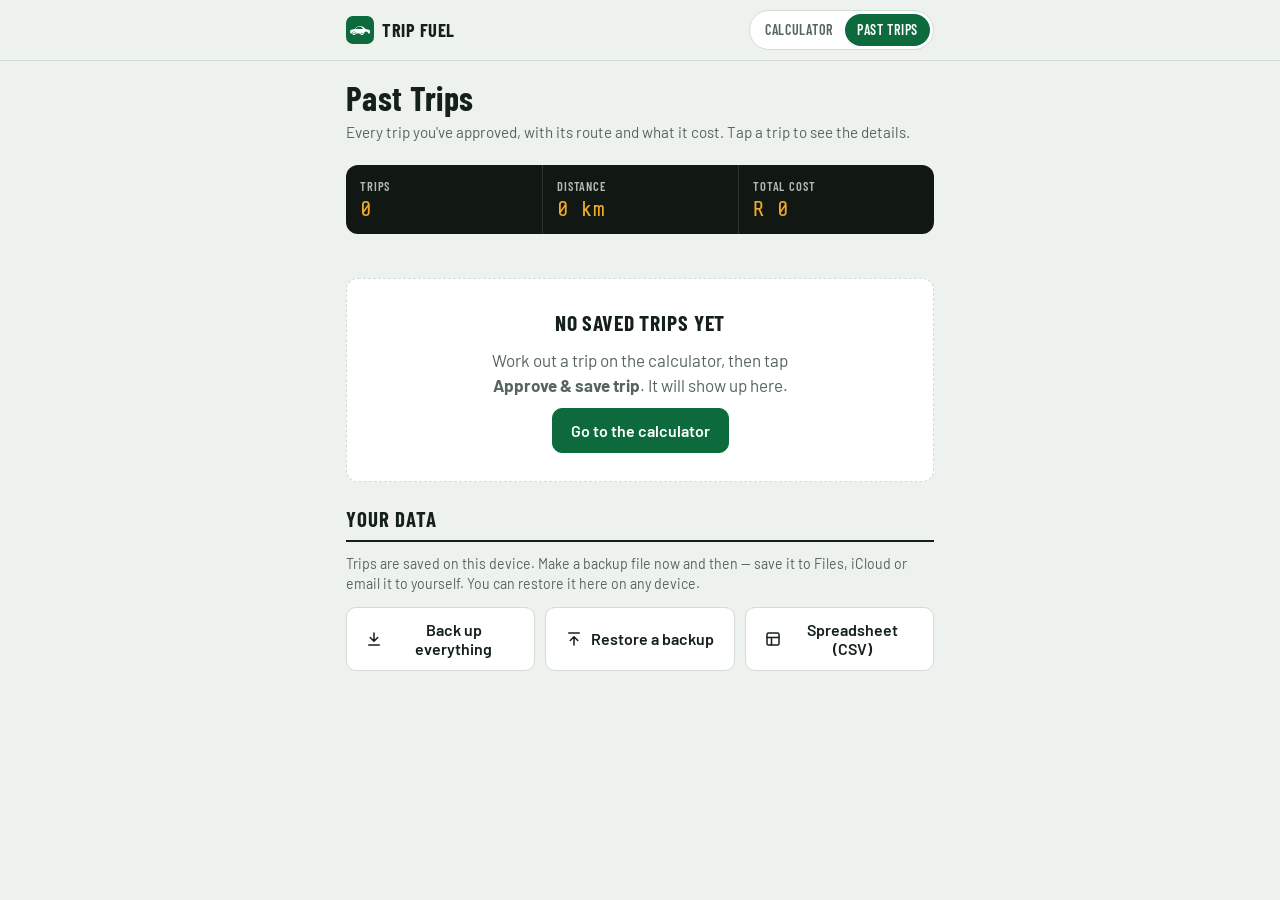
==== commit 24a83c88: "Replace the R logo with a minimal car Car silhouette on the green tile: app icon, home-screen icon, " ====
--- a/trips.html
+++ b/trips.html
@@ -19,7 +19,7 @@
 <body>
 <nav class="topbar" aria-label="Pages">
   <div class="topbar-in">
-    <a class="brand" href="./" aria-label="Trip Fuel"><i>R</i><span>Trip Fuel</span></a>
+    <a class="brand" href="./" aria-label="Trip Fuel"><i><svg viewBox="110 231 1296 590" aria-hidden="true"><path d="M120 660v-96c0-44 30-82 73-92l221-50 150-135c33-30 76-46 121-46h146c45 0 88 16 121 46l150 135 221 50c43 10 73 48 73 92v96c0 26-21 47-47 47h-74a128 128 0 0 0-256 0H497a128 128 0 0 0-256 0h-74c-26 0-47-21-47-47z"/><circle cx="369" cy="707" r="104"/><circle cx="881" cy="707" r="104"/><circle cx="369" cy="707" r="40" class="cut"/><circle cx="881" cy="707" r="40" class="cut"/><path d="M452 420l122-110c17-15 38-23 60-23h148c22 0 43 8 60 23l122 110z" class="cut"/></svg></i><span>Trip Fuel</span></a>
     <div class="tabs">
       <a href="./">Calculator</a>
       <a href="trips.html" aria-current="page">Past trips <span class="badge" id="trip-count"></span></a>
--- a/style.css
+++ b/style.css
@@ -112,7 +112,9 @@
 .topbar{position:sticky;top:0;z-index:1100;background:color-mix(in srgb,var(--bg) 88%,transparent);backdrop-filter:saturate(1.4) blur(10px);-webkit-backdrop-filter:saturate(1.4) blur(10px);border-bottom:1px solid var(--line);padding-top:env(safe-area-inset-top,0px)}
 .topbar-in{max-width:620px;margin:0 auto;padding:10px 16px;display:flex;align-items:center;justify-content:space-between;gap:12px}
 .brand{display:flex;align-items:center;gap:8px;white-space:nowrap;font-family:var(--display);font-weight:700;font-size:1.15rem;letter-spacing:.03em;text-transform:uppercase;color:var(--ink);text-decoration:none}
-.brand i{display:inline-flex;width:26px;height:26px;border-radius:6px;background:var(--sign);color:var(--sign-ink);align-items:center;justify-content:center;font-style:normal;font-size:.95rem}
+.brand i{display:inline-flex;width:28px;height:28px;border-radius:7px;background:var(--sign);color:var(--sign-ink);align-items:center;justify-content:center;font-style:normal;flex:none}
+.brand i svg{width:72%;height:auto;fill:currentColor}
+.brand i svg .cut{fill:var(--sign)}
 .tabs{display:inline-flex;background:var(--surface);border:1px solid var(--line);border-radius:999px;padding:3px}
 .tabs a{font-family:var(--display);font-weight:600;text-transform:uppercase;letter-spacing:.05em;font-size:.88rem;color:var(--muted);text-decoration:none;padding:6px 12px;border-radius:999px;display:inline-flex;align-items:center;gap:6px;white-space:nowrap}
 .tabs a[aria-current="page"]{background:var(--sign);color:var(--sign-ink)}
